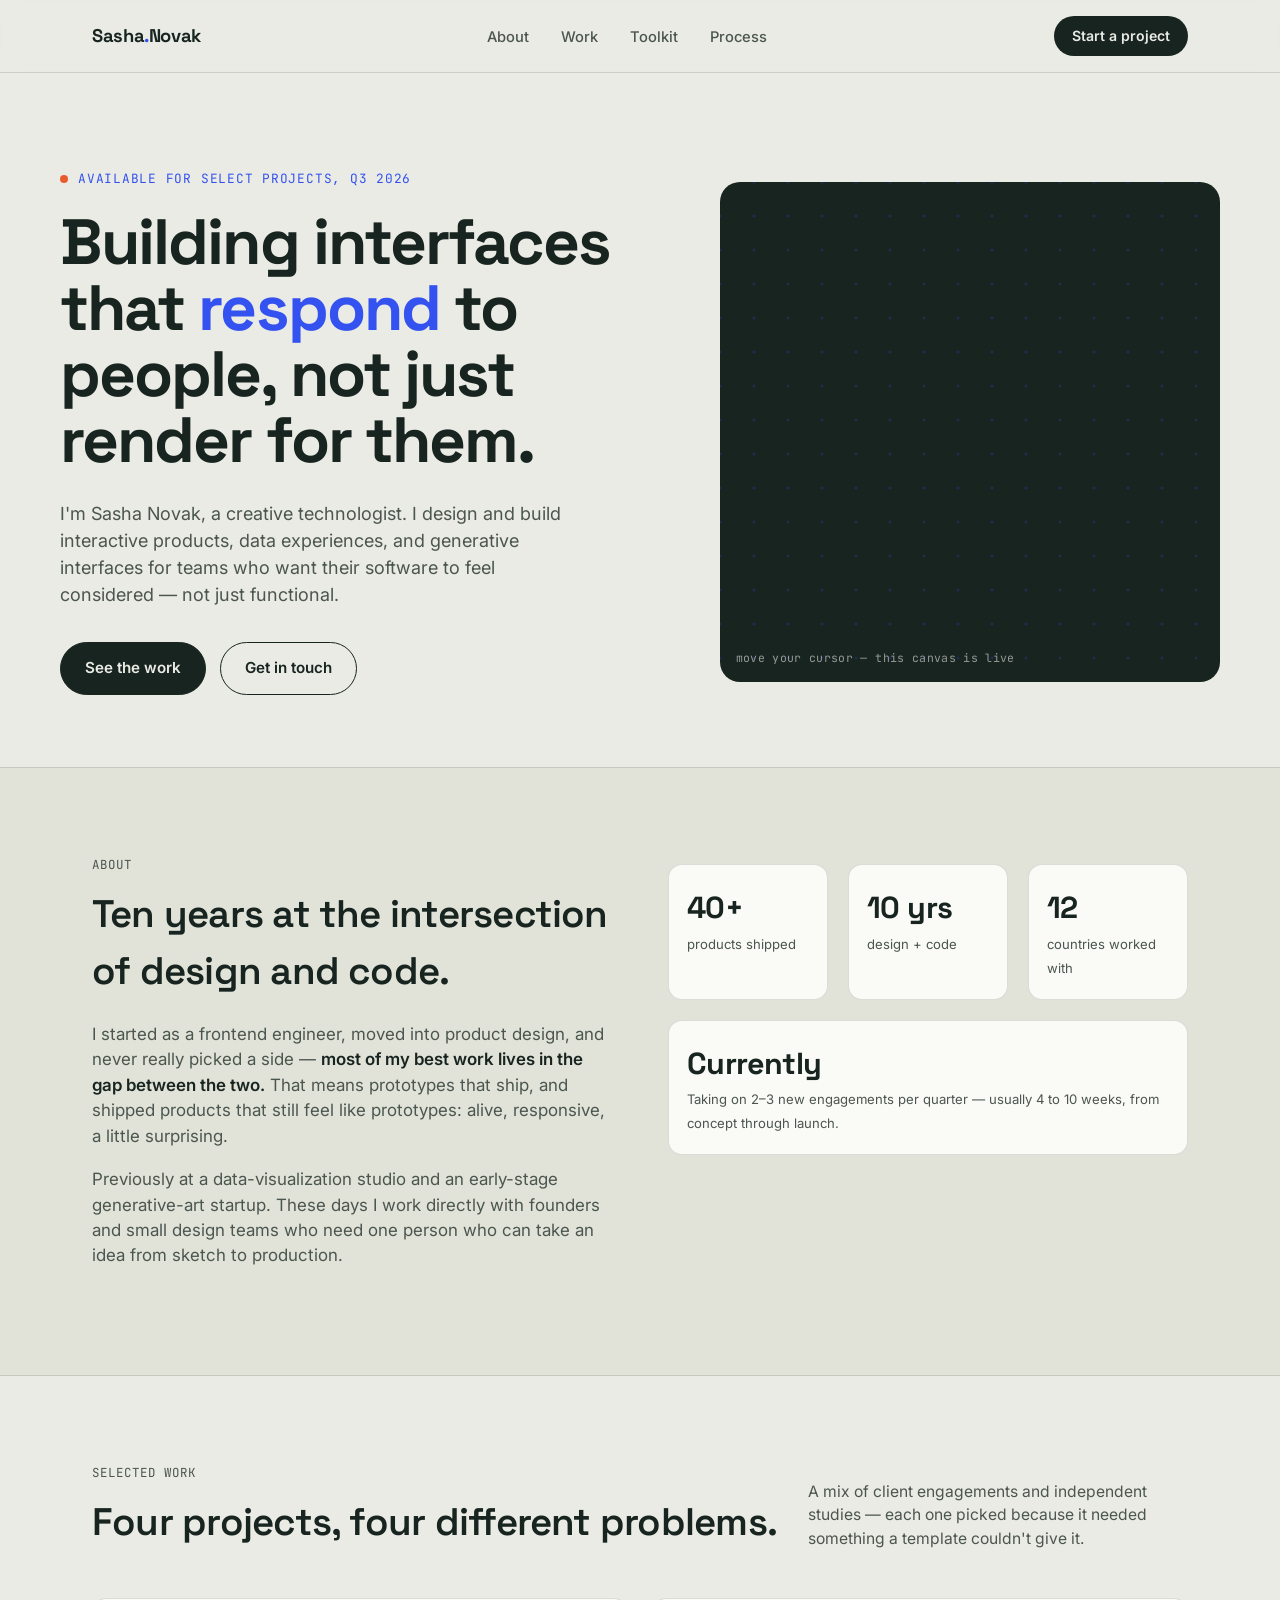
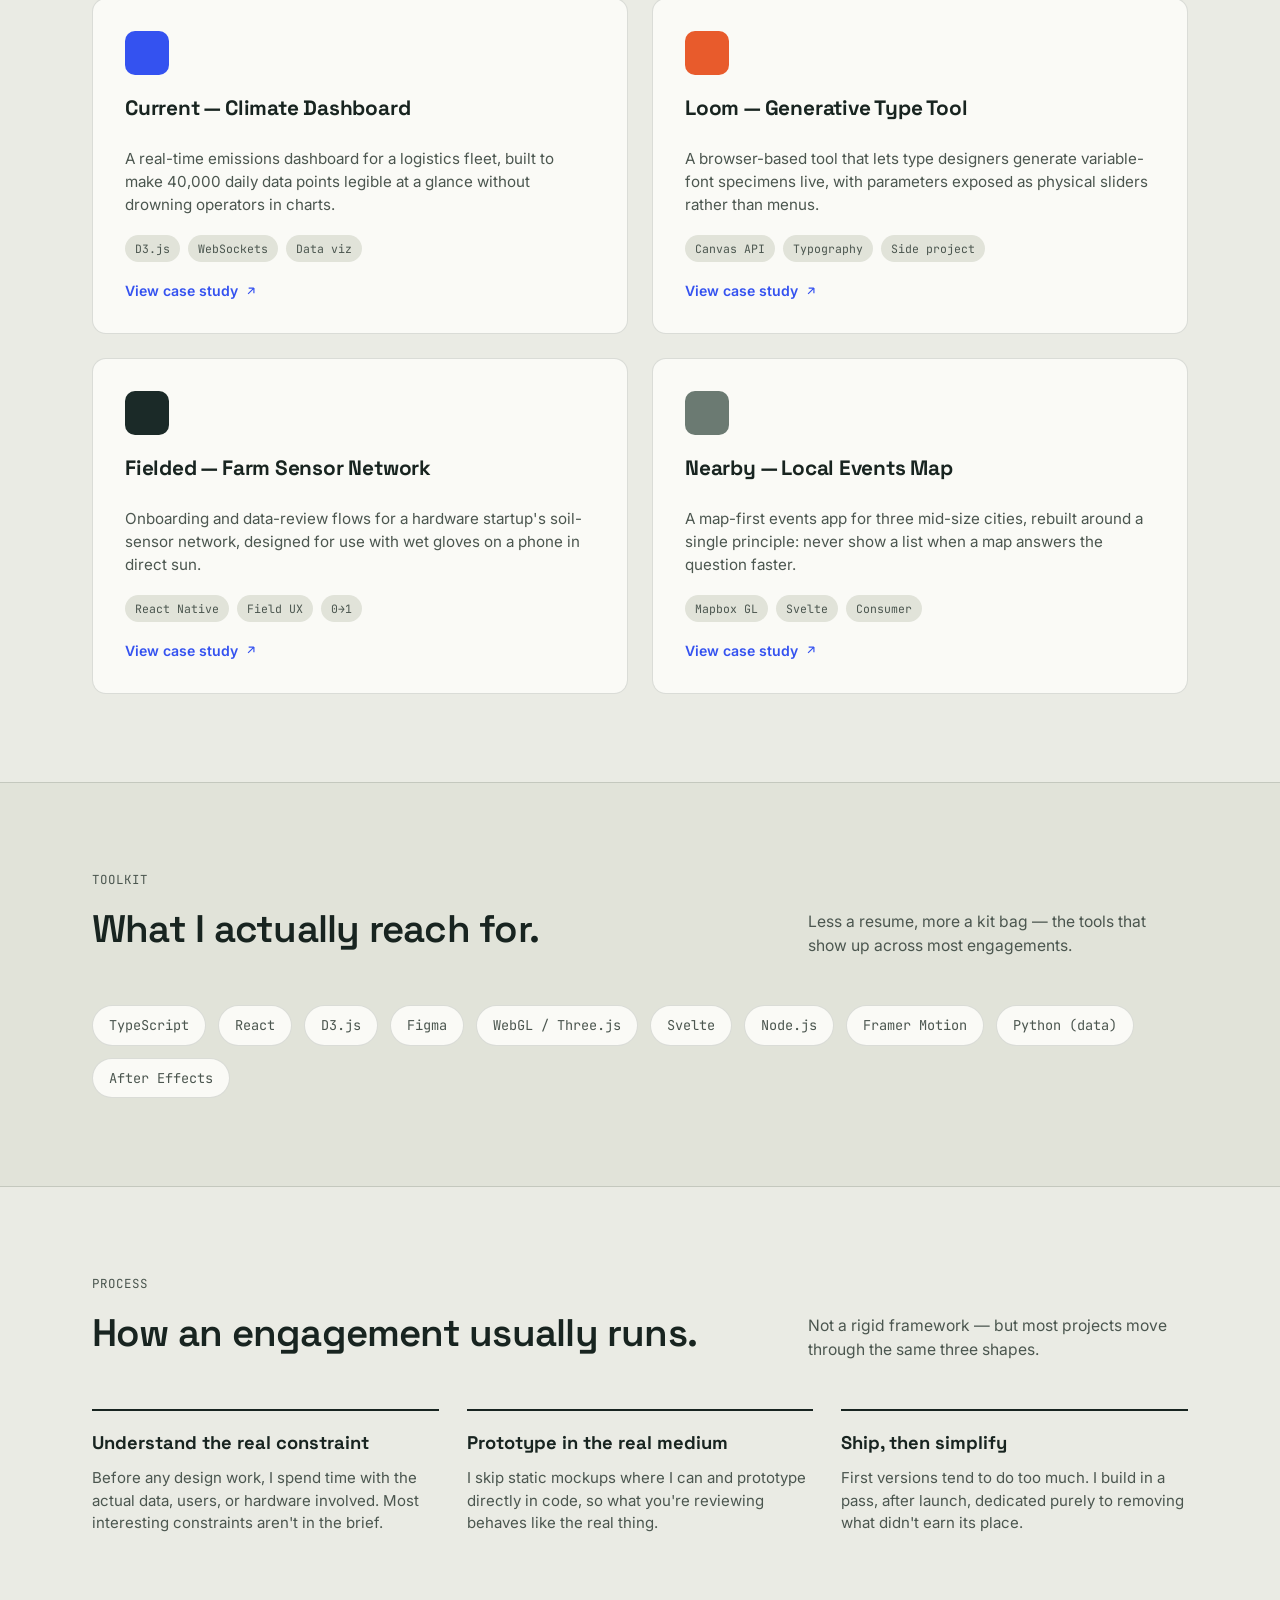
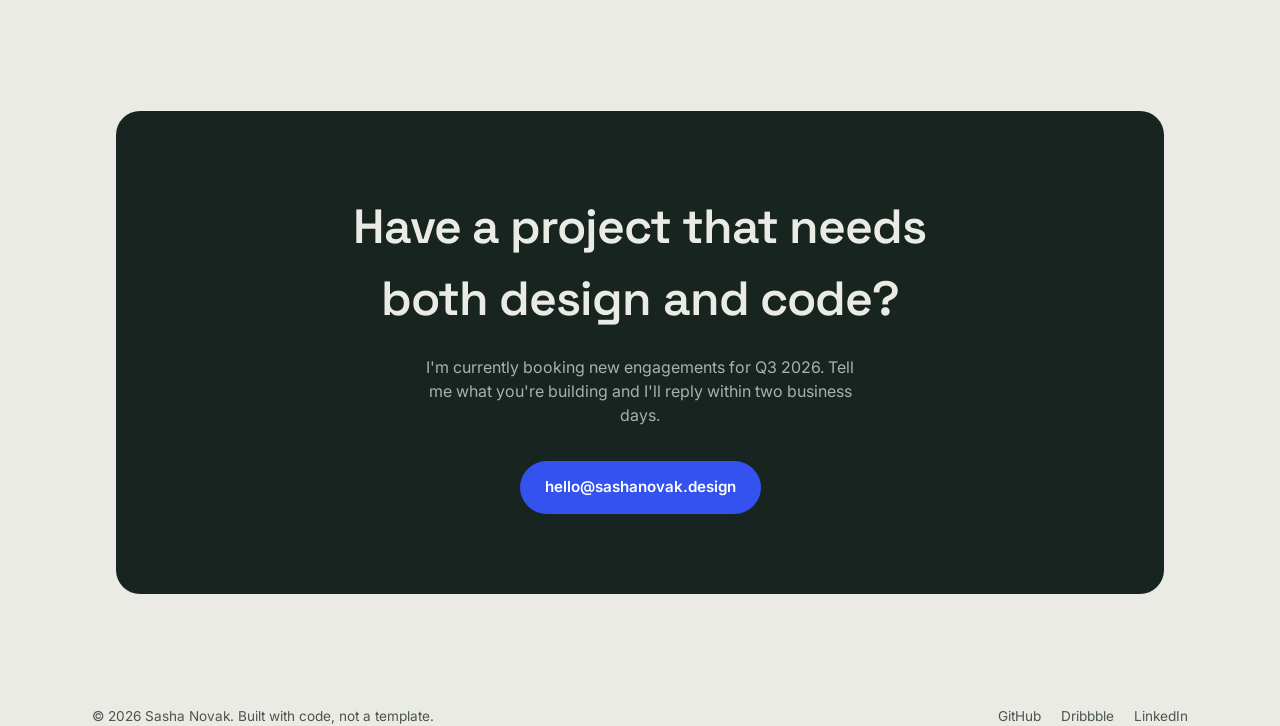
==== index.html @ edb8d9f4 "initial commit" ====
<!DOCTYPE html>
<html lang="en">
<head>
<meta charset="UTF-8">
<meta name="viewport" content="width=device-width, initial-scale=1.0">
<title>Sasha Novak — Creative Technologist</title>
<meta name="description" content="Portfolio of Sasha Novak, a creative technologist building interactive products and data experiences.">
<link rel="preconnect" href="https://fonts.googleapis.com">
<link rel="preconnect" href="https://fonts.gstatic.com" crossorigin>
<link href="https://fonts.googleapis.com/css2?family=Space+Grotesk:wght@400;500;600;700&family=Inter:wght@400;500;600&family=JetBrains+Mono:wght@400;500&display=swap" rel="stylesheet">
<style>
  :root{
    --bg: #EAEBE4;
    --bg-alt: #E1E3D9;
    --ink: #182420;
    --ink-soft: #4B564F;
    --line: rgba(24,36,32,0.14);
    --accent: #3452F0;
    --accent-ink: #FFFFFF;
    --accent2: #E85B2C;
    --surface: #FAFAF6;
    --radius: 14px;
    --display: 'Space Grotesk', sans-serif;
    --body: 'Inter', sans-serif;
    --mono: 'JetBrains Mono', monospace;
    --max: 1160px;
  }

  *{box-sizing:border-box; margin:0; padding:0;}

  html{scroll-behavior:smooth;}

  @media (prefers-reduced-motion: reduce){
    html{scroll-behavior:auto;}
    *{animation-duration:0.001ms !important; animation-iteration-count:1 !important; transition-duration:0.001ms !important;}
  }

  body{
    background:var(--bg);
    color:var(--ink);
    font-family:var(--body);
    line-height:1.5;
    -webkit-font-smoothing:antialiased;
  }

  a{color:inherit;}

  ::selection{background:var(--accent); color:var(--accent-ink);}

  a:focus-visible,
  button:focus-visible,
  [tabindex]:focus-visible{
    outline:2.5px solid var(--accent);
    outline-offset:3px;
    border-radius:4px;
  }

  .wrap{
    max-width:var(--max);
    margin:0 auto;
    padding:0 32px;
  }

  /* ---------- Nav ---------- */
  header{
    position:sticky;
    top:0;
    z-index:50;
    background:rgba(234,235,228,0.82);
    backdrop-filter:blur(10px);
    border-bottom:1px solid var(--line);
  }
  nav.wrap{
    display:flex;
    align-items:center;
    justify-content:space-between;
    height:72px;
  }
  .logo{
    font-family:var(--display);
    font-weight:700;
    font-size:1.15rem;
    letter-spacing:-0.02em;
    text-decoration:none;
  }
  .logo span{color:var(--accent);}
  .nav-links{
    display:flex;
    gap:32px;
    list-style:none;
  }
  .nav-links a{
    text-decoration:none;
    font-size:0.92rem;
    font-weight:500;
    color:var(--ink-soft);
    transition:color 0.2s ease;
  }
  .nav-links a:hover{color:var(--ink);}
  .nav-cta{
    background:var(--ink);
    color:var(--bg) !important;
    padding:9px 18px;
    border-radius:100px;
    font-size:0.88rem !important;
    font-weight:600 !important;
    text-decoration:none;
    color:var(--surface);
  }
  .menu-toggle{display:none;}

  @media (max-width:760px){
    .nav-links{display:none;}
  }

  /* ---------- Hero ---------- */
  .hero{
    padding:96px 0 72px;
    display:grid;
    grid-template-columns:1.1fr 0.9fr;
    gap:48px;
    align-items:center;
  }
  .eyebrow{
    font-family:var(--mono);
    font-size:0.8rem;
    color:var(--accent);
    letter-spacing:0.06em;
    text-transform:uppercase;
    display:flex;
    align-items:center;
    gap:10px;
    margin-bottom:22px;
  }
  .eyebrow::before{
    content:'';
    width:8px; height:8px;
    background:var(--accent2);
    border-radius:50%;
    display:inline-block;
  }
  h1{
    font-family:var(--display);
    font-weight:700;
    font-size:clamp(2.4rem, 5vw, 4.1rem);
    line-height:1.03;
    letter-spacing:-0.03em;
    margin-bottom:26px;
  }
  h1 em{
    font-style:normal;
    color:var(--accent);
  }
  .hero-desc{
    font-size:1.13rem;
    color:var(--ink-soft);
    max-width:46ch;
    margin-bottom:34px;
  }
  .hero-actions{
    display:flex;
    gap:14px;
    flex-wrap:wrap;
  }
  .btn{
    display:inline-flex;
    align-items:center;
    gap:8px;
    padding:14px 24px;
    border-radius:100px;
    font-weight:600;
    font-size:0.95rem;
    text-decoration:none;
    border:1.5px solid var(--ink);
    transition:transform 0.15s ease, background 0.15s ease, color 0.15s ease;
  }
  .btn-primary{
    background:var(--ink);
    color:var(--bg);
  }
  .btn-primary:hover{
    background:var(--accent);
    border-color:var(--accent);
    transform:translateY(-2px);
  }
  .btn-ghost{
    background:transparent;
    color:var(--ink);
  }
  .btn-ghost:hover{
    background:var(--ink);
    color:var(--bg);
    transform:translateY(-2px);
  }

  /* ---------- Signature canvas panel ---------- */
  .hero-visual{
    position:relative;
    aspect-ratio:1/1;
    background:var(--ink);
    border-radius:20px;
    overflow:hidden;
  }
  .hero-visual canvas{
    width:100%;
    height:100%;
    display:block;
    cursor:crosshair;
  }
  .hero-visual-label{
    position:absolute;
    bottom:16px;
    left:16px;
    font-family:var(--mono);
    font-size:0.72rem;
    color:rgba(250,250,246,0.55);
    letter-spacing:0.03em;
    pointer-events:none;
  }

  @media (max-width:900px){
    .hero{grid-template-columns:1fr; padding-top:56px;}
    .hero-visual{aspect-ratio:16/10;}
  }

  /* ---------- Section shell ---------- */
  section{padding:88px 0;}
  .section-head{
    display:flex;
    justify-content:space-between;
    align-items:flex-end;
    margin-bottom:48px;
    gap:24px;
    flex-wrap:wrap;
  }
  .section-tag{
    font-family:var(--mono);
    font-size:0.78rem;
    color:var(--ink-soft);
    text-transform:uppercase;
    letter-spacing:0.08em;
    margin-bottom:10px;
    display:block;
  }
  h2{
    font-family:var(--display);
    font-size:clamp(1.7rem, 3vw, 2.4rem);
    letter-spacing:-0.02em;
    font-weight:600;
  }
  .section-note{
    max-width:38ch;
    color:var(--ink-soft);
    font-size:0.98rem;
  }

  /* ---------- About ---------- */
  .about{
    background:var(--bg-alt);
    border-top:1px solid var(--line);
    border-bottom:1px solid var(--line);
  }
  .about-grid{
    display:grid;
    grid-template-columns:1fr 1fr;
    gap:56px;
  }
  .about-grid p{
    font-size:1.06rem;
    color:var(--ink-soft);
    margin-bottom:18px;
  }
  .about-grid p strong{color:var(--ink); font-weight:600;}
  .stat-row{
    display:grid;
    grid-template-columns:repeat(3,1fr);
    gap:20px;
    margin-top:8px;
  }
  .stat{
    background:var(--surface);
    border:1px solid var(--line);
    border-radius:var(--radius);
    padding:20px 18px;
  }
  .stat b{
    font-family:var(--display);
    font-size:1.9rem;
    display:block;
    letter-spacing:-0.02em;
  }
  .stat span{
    font-size:0.82rem;
    color:var(--ink-soft);
  }
  @media (max-width:800px){
    .about-grid{grid-template-columns:1fr;}
  }

  /* ---------- Work ---------- */
  .work-grid{
    display:grid;
    grid-template-columns:repeat(2,1fr);
    gap:24px;
  }
  .card{
    background:var(--surface);
    border:1px solid var(--line);
    border-radius:var(--radius);
    padding:32px;
    display:flex;
    flex-direction:column;
    gap:18px;
    transition:transform 0.2s ease, box-shadow 0.2s ease;
    position:relative;
    overflow:hidden;
  }
  .card:hover{
    transform:translateY(-4px);
    box-shadow:0 16px 32px -20px rgba(20,30,25,0.35);
  }
  .card-top{
    display:flex;
    justify-content:space-between;
    align-items:flex-start;
  }
  .card-swatch{
    width:44px; height:44px;
    border-radius:10px;
    flex-shrink:0;
  }
  .card h3{
    font-family:var(--display);
    font-size:1.3rem;
    letter-spacing:-0.01em;
    margin-bottom:6px;
  }
  .card p{
    color:var(--ink-soft);
    font-size:0.95rem;
  }
  .tag-row{
    display:flex;
    gap:8px;
    flex-wrap:wrap;
    margin-top:auto;
  }
  .tag{
    font-family:var(--mono);
    font-size:0.72rem;
    padding:5px 10px;
    border-radius:100px;
    background:var(--bg-alt);
    color:var(--ink-soft);
  }
  .card-link{
    font-size:0.88rem;
    font-weight:600;
    color:var(--accent);
    text-decoration:none;
    display:inline-flex;
    align-items:center;
    gap:6px;
  }
  .card-link svg{transition:transform 0.2s ease;}
  .card-link:hover svg{transform:translate(3px,-3px);}

  @media (max-width:800px){
    .work-grid{grid-template-columns:1fr;}
  }

  /* ---------- Toolkit ---------- */
  .toolkit-strip{
    display:flex;
    flex-wrap:wrap;
    gap:12px;
  }
  .toolkit-strip .tag{
    background:var(--surface);
    border:1px solid var(--line);
    font-size:0.85rem;
    padding:9px 16px;
  }

  /* ---------- Process ---------- */
  .process-grid{
    display:grid;
    grid-template-columns:repeat(3,1fr);
    gap:28px;
  }
  .process-item{
    border-top:2px solid var(--ink);
    padding-top:18px;
  }
  .process-item h3{
    font-family:var(--display);
    font-size:1.15rem;
    margin-bottom:10px;
  }
  .process-item p{
    color:var(--ink-soft);
    font-size:0.94rem;
  }
  @media (max-width:800px){
    .process-grid{grid-template-columns:1fr;}
  }

  /* ---------- Contact ---------- */
  .contact{
    background:var(--ink);
    color:var(--bg);
    border-radius:24px;
    margin:0 24px 24px;
    padding:80px 48px;
    text-align:center;
  }
  .contact h2{
    color:var(--bg);
    font-size:clamp(1.8rem,4vw,3rem);
    max-width:20ch;
    margin:0 auto 20px;
  }
  .contact p{
    color:rgba(250,250,246,0.65);
    max-width:44ch;
    margin:0 auto 34px;
  }
  .contact .btn-primary{
    background:var(--accent);
    border-color:var(--accent);
    color:#fff;
  }
  .contact .btn-primary:hover{
    background:var(--accent2);
    border-color:var(--accent2);
  }

  footer{
    padding:40px 0 60px;
    display:flex;
    justify-content:space-between;
    align-items:center;
    flex-wrap:wrap;
    gap:16px;
    font-size:0.85rem;
    color:var(--ink-soft);
  }
  footer a{text-decoration:none; color:var(--ink-soft);}
  footer a:hover{color:var(--ink);}
  .footer-links{display:flex; gap:20px;}
</style>
</head>
<body>

<header>
  <nav class="wrap">
    <a href="#top" class="logo">Sasha<span>.</span>Novak</a>
    <ul class="nav-links">
      <li><a href="#about">About</a></li>
      <li><a href="#work">Work</a></li>
      <li><a href="#toolkit">Toolkit</a></li>
      <li><a href="#process">Process</a></li>
    </ul>
    <a href="#contact" class="nav-cta">Start a project</a>
  </nav>
</header>

<main id="top">

  <section class="hero wrap">
    <div>
      <span class="eyebrow">Available for select projects, Q3 2026</span>
      <h1>Building interfaces that <em>respond</em> to people, not just render for them.</h1>
      <p class="hero-desc">I'm Sasha Novak, a creative technologist. I design and build interactive products, data experiences, and generative interfaces for teams who want their software to feel considered — not just functional.</p>
      <div class="hero-actions">
        <a href="#work" class="btn btn-primary">See the work</a>
        <a href="#contact" class="btn btn-ghost">Get in touch</a>
      </div>
    </div>
    <div class="hero-visual">
      <canvas id="signature"></canvas>
      <span class="hero-visual-label">move your cursor — this canvas is live</span>
    </div>
  </section>

  <section class="about" id="about">
    <div class="wrap about-grid">
      <div>
        <span class="section-tag">About</span>
        <h2 style="margin-bottom:22px;">Ten years at the intersection of design and code.</h2>
        <p>I started as a frontend engineer, moved into product design, and never really picked a side — <strong>most of my best work lives in the gap between the two.</strong> That means prototypes that ship, and shipped products that still feel like prototypes: alive, responsive, a little surprising.</p>
        <p>Previously at a data-visualization studio and an early-stage generative-art startup. These days I work directly with founders and small design teams who need one person who can take an idea from sketch to production.</p>
      </div>
      <div>
        <div class="stat-row">
          <div class="stat"><b>40+</b><span>products shipped</span></div>
          <div class="stat"><b>10 yrs</b><span>design + code</span></div>
          <div class="stat"><b>12</b><span>countries worked with</span></div>
        </div>
        <div class="stat-row" style="margin-top:20px;">
          <div class="stat" style="grid-column:span 3;"><b>Currently</b><span>Taking on 2–3 new engagements per quarter — usually 4 to 10 weeks, from concept through launch.</span></div>
        </div>
      </div>
    </div>
  </section>

  <section id="work">
    <div class="wrap">
      <div class="section-head">
        <div>
          <span class="section-tag">Selected work</span>
          <h2>Four projects, four different problems.</h2>
        </div>
        <p class="section-note">A mix of client engagements and independent studies — each one picked because it needed something a template couldn't give it.</p>
      </div>
      <div class="work-grid">

        <div class="card">
          <div class="card-top">
            <div class="card-swatch" style="background:#3452F0;"></div>
          </div>
          <h3>Current — Climate Dashboard</h3>
          <p>A real-time emissions dashboard for a logistics fleet, built to make 40,000 daily data points legible at a glance without drowning operators in charts.</p>
          <div class="tag-row">
            <span class="tag">D3.js</span>
            <span class="tag">WebSockets</span>
            <span class="tag">Data viz</span>
          </div>
          <a href="#" class="card-link">View case study
            <svg width="14" height="14" viewBox="0 0 24 24" fill="none" stroke="currentColor" stroke-width="2"><path d="M7 17L17 7M17 7H8M17 7V16"/></svg>
          </a>
        </div>

        <div class="card">
          <div class="card-top">
            <div class="card-swatch" style="background:#E85B2C;"></div>
          </div>
          <h3>Loom — Generative Type Tool</h3>
          <p>A browser-based tool that lets type designers generate variable-font specimens live, with parameters exposed as physical sliders rather than menus.</p>
          <div class="tag-row">
            <span class="tag">Canvas API</span>
            <span class="tag">Typography</span>
            <span class="tag">Side project</span>
          </div>
          <a href="#" class="card-link">View case study
            <svg width="14" height="14" viewBox="0 0 24 24" fill="none" stroke="currentColor" stroke-width="2"><path d="M7 17L17 7M17 7H8M17 7V16"/></svg>
          </a>
        </div>

        <div class="card">
          <div class="card-top">
            <div class="card-swatch" style="background:#1B2A28;"></div>
          </div>
          <h3>Fielded — Farm Sensor Network</h3>
          <p>Onboarding and data-review flows for a hardware startup's soil-sensor network, designed for use with wet gloves on a phone in direct sun.</p>
          <div class="tag-row">
            <span class="tag">React Native</span>
            <span class="tag">Field UX</span>
            <span class="tag">0→1</span>
          </div>
          <a href="#" class="card-link">View case study
            <svg width="14" height="14" viewBox="0 0 24 24" fill="none" stroke="currentColor" stroke-width="2"><path d="M7 17L17 7M17 7H8M17 7V16"/></svg>
          </a>
        </div>

        <div class="card">
          <div class="card-top">
            <div class="card-swatch" style="background:#6B7A72;"></div>
          </div>
          <h3>Nearby — Local Events Map</h3>
          <p>A map-first events app for three mid-size cities, rebuilt around a single principle: never show a list when a map answers the question faster.</p>
          <div class="tag-row">
            <span class="tag">Mapbox GL</span>
            <span class="tag">Svelte</span>
            <span class="tag">Consumer</span>
          </div>
          <a href="#" class="card-link">View case study
            <svg width="14" height="14" viewBox="0 0 24 24" fill="none" stroke="currentColor" stroke-width="2"><path d="M7 17L17 7M17 7H8M17 7V16"/></svg>
          </a>
        </div>

      </div>
    </div>
  </section>

  <section id="toolkit" style="background:var(--bg-alt); border-top:1px solid var(--line); border-bottom:1px solid var(--line);">
    <div class="wrap">
      <div class="section-head">
        <div>
          <span class="section-tag">Toolkit</span>
          <h2>What I actually reach for.</h2>
        </div>
        <p class="section-note">Less a resume, more a kit bag — the tools that show up across most engagements.</p>
      </div>
      <div class="toolkit-strip">
        <span class="tag">TypeScript</span>
        <span class="tag">React</span>
        <span class="tag">D3.js</span>
        <span class="tag">Figma</span>
        <span class="tag">WebGL / Three.js</span>
        <span class="tag">Svelte</span>
        <span class="tag">Node.js</span>
        <span class="tag">Framer Motion</span>
        <span class="tag">Python (data)</span>
        <span class="tag">After Effects</span>
      </div>
    </div>
  </section>

  <section id="process">
    <div class="wrap">
      <div class="section-head">
        <div>
          <span class="section-tag">Process</span>
          <h2>How an engagement usually runs.</h2>
        </div>
        <p class="section-note">Not a rigid framework — but most projects move through the same three shapes.</p>
      </div>
      <div class="process-grid">
        <div class="process-item">
          <h3>Understand the real constraint</h3>
          <p>Before any design work, I spend time with the actual data, users, or hardware involved. Most interesting constraints aren't in the brief.</p>
        </div>
        <div class="process-item">
          <h3>Prototype in the real medium</h3>
          <p>I skip static mockups where I can and prototype directly in code, so what you're reviewing behaves like the real thing.</p>
        </div>
        <div class="process-item">
          <h3>Ship, then simplify</h3>
          <p>First versions tend to do too much. I build in a pass, after launch, dedicated purely to removing what didn't earn its place.</p>
        </div>
      </div>
    </div>
  </section>

  <section id="contact">
    <div class="wrap">
      <div class="contact">
        <h2>Have a project that needs both design and code?</h2>
        <p>I'm currently booking new engagements for Q3 2026. Tell me what you're building and I'll reply within two business days.</p>
        <a href="mailto:hello@sashanovak.design" class="btn btn-primary">hello@sashanovak.design</a>
      </div>
    </div>
  </section>

</main>

<footer class="wrap">
  <span>© 2026 Sasha Novak. Built with code, not a template.</span>
  <div class="footer-links">
    <a href="#">GitHub</a>
    <a href="#">Dribbble</a>
    <a href="#">LinkedIn</a>
  </div>
</footer>

<script>
(function(){
  const canvas = document.getElementById('signature');
  const ctx = canvas.getContext('2d');
  const prefersReduced = window.matchMedia('(prefers-reduced-motion: reduce)').matches;
  let w, h, dpr;
  let mouse = {x: -9999, y: -9999};
  let points = [];
  const spacing = 34;

  function resize(){
    dpr = Math.min(window.devicePixelRatio || 1, 2);
    w = canvas.clientWidth;
    h = canvas.clientHeight;
    canvas.width = w * dpr;
    canvas.height = h * dpr;
    ctx.setTransform(dpr,0,0,dpr,0,0);
    buildPoints();
  }

  function buildPoints(){
    points = [];
    const cols = Math.ceil(w / spacing) + 1;
    const rows = Math.ceil(h / spacing) + 1;
    for(let i=0;i<cols;i++){
      for(let j=0;j<rows;j++){
        points.push({
          x: i * spacing,
          y: j * spacing,
          baseX: i * spacing,
          baseY: j * spacing
        });
      }
    }
  }

  function draw(){
    ctx.clearRect(0,0,w,h);
    for(const p of points){
      const dx = mouse.x - p.baseX;
      const dy = mouse.y - p.baseY;
      const dist = Math.sqrt(dx*dx + dy*dy);
      const radius = 140;
      let size = 1.6;
      let alpha = 0.22;
      if(dist < radius){
        const t = 1 - dist / radius;
        size = 1.6 + t * 4.5;
        alpha = 0.22 + t * 0.65;
      }
      ctx.beginPath();
      ctx.fillStyle = `rgba(52, 82, 240, ${alpha})`;
      ctx.arc(p.x, p.y, size, 0, Math.PI*2);
      ctx.fill();
    }
    if(!prefersReduced){
      requestAnimationFrame(draw);
    }
  }

  canvas.addEventListener('mousemove', (e) => {
    const rect = canvas.getBoundingClientRect();
    mouse.x = e.clientX - rect.left;
    mouse.y = e.clientY - rect.top;
  });
  canvas.addEventListener('mouseleave', () => {
    mouse.x = -9999;
    mouse.y = -9999;
  });
  canvas.addEventListener('touchmove', (e) => {
    const rect = canvas.getBoundingClientRect();
    const t = e.touches[0];
    mouse.x = t.clientX - rect.left;
    mouse.y = t.clientY - rect.top;
  }, {passive:true});

  window.addEventListener('resize', resize);
  resize();
  draw();
  if(prefersReduced){
    draw();
  }
})();
</script>

</body>
</html>
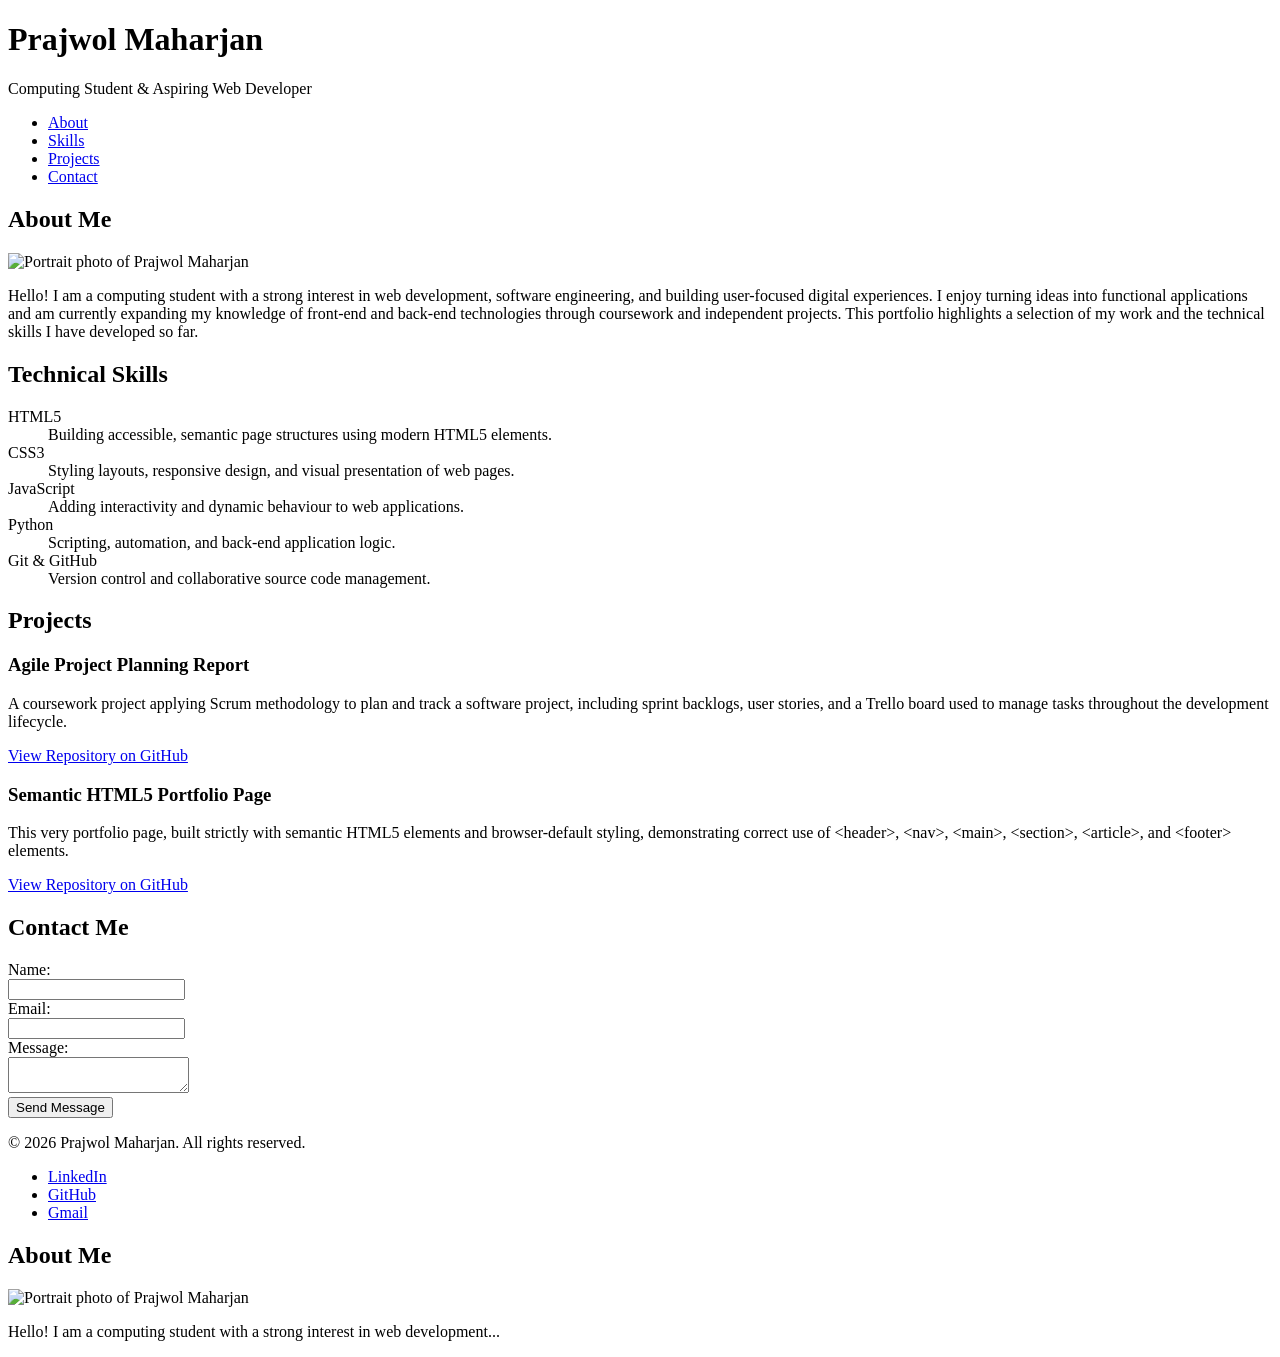
==== commit d29e50d4: "abfjebfkesd" ====
--- a/index.html
+++ b/index.html
@@ -1,743 +1,105 @@
 <!DOCTYPE html>
 <html lang="en">
 <head>
-<meta charset="UTF-8">
-<meta name="viewport" content="width=device-width, initial-scale=1.0">
-<title>Sasha Novak — Creative Technologist</title>
-<meta name="description" content="Portfolio of Sasha Novak, a creative technologist building interactive products and data experiences.">
-<link rel="preconnect" href="https://fonts.googleapis.com">
-<link rel="preconnect" href="https://fonts.gstatic.com" crossorigin>
-<link href="https://fonts.googleapis.com/css2?family=Space+Grotesk:wght@400;500;600;700&family=Inter:wght@400;500;600&family=JetBrains+Mono:wght@400;500&display=swap" rel="stylesheet">
-<style>
-  :root{
-    --bg: #EAEBE4;
-    --bg-alt: #E1E3D9;
-    --ink: #182420;
-    --ink-soft: #4B564F;
-    --line: rgba(24,36,32,0.14);
-    --accent: #3452F0;
-    --accent-ink: #FFFFFF;
-    --accent2: #E85B2C;
-    --surface: #FAFAF6;
-    --radius: 14px;
-    --display: 'Space Grotesk', sans-serif;
-    --body: 'Inter', sans-serif;
-    --mono: 'JetBrains Mono', monospace;
-    --max: 1160px;
-  }
-
-  *{box-sizing:border-box; margin:0; padding:0;}
-
-  html{scroll-behavior:smooth;}
-
-  @media (prefers-reduced-motion: reduce){
-    html{scroll-behavior:auto;}
-    *{animation-duration:0.001ms !important; animation-iteration-count:1 !important; transition-duration:0.001ms !important;}
-  }
-
-  body{
-    background:var(--bg);
-    color:var(--ink);
-    font-family:var(--body);
-    line-height:1.5;
-    -webkit-font-smoothing:antialiased;
-  }
-
-  a{color:inherit;}
-
-  ::selection{background:var(--accent); color:var(--accent-ink);}
-
-  a:focus-visible,
-  button:focus-visible,
-  [tabindex]:focus-visible{
-    outline:2.5px solid var(--accent);
-    outline-offset:3px;
-    border-radius:4px;
-  }
-
-  .wrap{
-    max-width:var(--max);
-    margin:0 auto;
-    padding:0 32px;
-  }
-
-  /* ---------- Nav ---------- */
-  header{
-    position:sticky;
-    top:0;
-    z-index:50;
-    background:rgba(234,235,228,0.82);
-    backdrop-filter:blur(10px);
-    border-bottom:1px solid var(--line);
-  }
-  nav.wrap{
-    display:flex;
-    align-items:center;
-    justify-content:space-between;
-    height:72px;
-  }
-  .logo{
-    font-family:var(--display);
-    font-weight:700;
-    font-size:1.15rem;
-    letter-spacing:-0.02em;
-    text-decoration:none;
-  }
-  .logo span{color:var(--accent);}
-  .nav-links{
-    display:flex;
-    gap:32px;
-    list-style:none;
-  }
-  .nav-links a{
-    text-decoration:none;
-    font-size:0.92rem;
-    font-weight:500;
-    color:var(--ink-soft);
-    transition:color 0.2s ease;
-  }
-  .nav-links a:hover{color:var(--ink);}
-  .nav-cta{
-    background:var(--ink);
-    color:var(--bg) !important;
-    padding:9px 18px;
-    border-radius:100px;
-    font-size:0.88rem !important;
-    font-weight:600 !important;
-    text-decoration:none;
-    color:var(--surface);
-  }
-  .menu-toggle{display:none;}
-
-  @media (max-width:760px){
-    .nav-links{display:none;}
-  }
-
-  /* ---------- Hero ---------- */
-  .hero{
-    padding:96px 0 72px;
-    display:grid;
-    grid-template-columns:1.1fr 0.9fr;
-    gap:48px;
-    align-items:center;
-  }
-  .eyebrow{
-    font-family:var(--mono);
-    font-size:0.8rem;
-    color:var(--accent);
-    letter-spacing:0.06em;
-    text-transform:uppercase;
-    display:flex;
-    align-items:center;
-    gap:10px;
-    margin-bottom:22px;
-  }
-  .eyebrow::before{
-    content:'';
-    width:8px; height:8px;
-    background:var(--accent2);
-    border-radius:50%;
-    display:inline-block;
-  }
-  h1{
-    font-family:var(--display);
-    font-weight:700;
-    font-size:clamp(2.4rem, 5vw, 4.1rem);
-    line-height:1.03;
-    letter-spacing:-0.03em;
-    margin-bottom:26px;
-  }
-  h1 em{
-    font-style:normal;
-    color:var(--accent);
-  }
-  .hero-desc{
-    font-size:1.13rem;
-    color:var(--ink-soft);
-    max-width:46ch;
-    margin-bottom:34px;
-  }
-  .hero-actions{
-    display:flex;
-    gap:14px;
-    flex-wrap:wrap;
-  }
-  .btn{
-    display:inline-flex;
-    align-items:center;
-    gap:8px;
-    padding:14px 24px;
-    border-radius:100px;
-    font-weight:600;
-    font-size:0.95rem;
-    text-decoration:none;
-    border:1.5px solid var(--ink);
-    transition:transform 0.15s ease, background 0.15s ease, color 0.15s ease;
-  }
-  .btn-primary{
-    background:var(--ink);
-    color:var(--bg);
-  }
-  .btn-primary:hover{
-    background:var(--accent);
-    border-color:var(--accent);
-    transform:translateY(-2px);
-  }
-  .btn-ghost{
-    background:transparent;
-    color:var(--ink);
-  }
-  .btn-ghost:hover{
-    background:var(--ink);
-    color:var(--bg);
-    transform:translateY(-2px);
-  }
-
-  /* ---------- Signature canvas panel ---------- */
-  .hero-visual{
-    position:relative;
-    aspect-ratio:1/1;
-    background:var(--ink);
-    border-radius:20px;
-    overflow:hidden;
-  }
-  .hero-visual canvas{
-    width:100%;
-    height:100%;
-    display:block;
-    cursor:crosshair;
-  }
-  .hero-visual-label{
-    position:absolute;
-    bottom:16px;
-    left:16px;
-    font-family:var(--mono);
-    font-size:0.72rem;
-    color:rgba(250,250,246,0.55);
-    letter-spacing:0.03em;
-    pointer-events:none;
-  }
-
-  @media (max-width:900px){
-    .hero{grid-template-columns:1fr; padding-top:56px;}
-    .hero-visual{aspect-ratio:16/10;}
-  }
-
-  /* ---------- Section shell ---------- */
-  section{padding:88px 0;}
-  .section-head{
-    display:flex;
-    justify-content:space-between;
-    align-items:flex-end;
-    margin-bottom:48px;
-    gap:24px;
-    flex-wrap:wrap;
-  }
-  .section-tag{
-    font-family:var(--mono);
-    font-size:0.78rem;
-    color:var(--ink-soft);
-    text-transform:uppercase;
-    letter-spacing:0.08em;
-    margin-bottom:10px;
-    display:block;
-  }
-  h2{
-    font-family:var(--display);
-    font-size:clamp(1.7rem, 3vw, 2.4rem);
-    letter-spacing:-0.02em;
-    font-weight:600;
-  }
-  .section-note{
-    max-width:38ch;
-    color:var(--ink-soft);
-    font-size:0.98rem;
-  }
-
-  /* ---------- About ---------- */
-  .about{
-    background:var(--bg-alt);
-    border-top:1px solid var(--line);
-    border-bottom:1px solid var(--line);
-  }
-  .about-grid{
-    display:grid;
-    grid-template-columns:1fr 1fr;
-    gap:56px;
-  }
-  .about-grid p{
-    font-size:1.06rem;
-    color:var(--ink-soft);
-    margin-bottom:18px;
-  }
-  .about-grid p strong{color:var(--ink); font-weight:600;}
-  .stat-row{
-    display:grid;
-    grid-template-columns:repeat(3,1fr);
-    gap:20px;
-    margin-top:8px;
-  }
-  .stat{
-    background:var(--surface);
-    border:1px solid var(--line);
-    border-radius:var(--radius);
-    padding:20px 18px;
-  }
-  .stat b{
-    font-family:var(--display);
-    font-size:1.9rem;
-    display:block;
-    letter-spacing:-0.02em;
-  }
-  .stat span{
-    font-size:0.82rem;
-    color:var(--ink-soft);
-  }
-  @media (max-width:800px){
-    .about-grid{grid-template-columns:1fr;}
-  }
-
-  /* ---------- Work ---------- */
-  .work-grid{
-    display:grid;
-    grid-template-columns:repeat(2,1fr);
-    gap:24px;
-  }
-  .card{
-    background:var(--surface);
-    border:1px solid var(--line);
-    border-radius:var(--radius);
-    padding:32px;
-    display:flex;
-    flex-direction:column;
-    gap:18px;
-    transition:transform 0.2s ease, box-shadow 0.2s ease;
-    position:relative;
-    overflow:hidden;
-  }
-  .card:hover{
-    transform:translateY(-4px);
-    box-shadow:0 16px 32px -20px rgba(20,30,25,0.35);
-  }
-  .card-top{
-    display:flex;
-    justify-content:space-between;
-    align-items:flex-start;
-  }
-  .card-swatch{
-    width:44px; height:44px;
-    border-radius:10px;
-    flex-shrink:0;
-  }
-  .card h3{
-    font-family:var(--display);
-    font-size:1.3rem;
-    letter-spacing:-0.01em;
-    margin-bottom:6px;
-  }
-  .card p{
-    color:var(--ink-soft);
-    font-size:0.95rem;
-  }
-  .tag-row{
-    display:flex;
-    gap:8px;
-    flex-wrap:wrap;
-    margin-top:auto;
-  }
-  .tag{
-    font-family:var(--mono);
-    font-size:0.72rem;
-    padding:5px 10px;
-    border-radius:100px;
-    background:var(--bg-alt);
-    color:var(--ink-soft);
-  }
-  .card-link{
-    font-size:0.88rem;
-    font-weight:600;
-    color:var(--accent);
-    text-decoration:none;
-    display:inline-flex;
-    align-items:center;
-    gap:6px;
-  }
-  .card-link svg{transition:transform 0.2s ease;}
-  .card-link:hover svg{transform:translate(3px,-3px);}
-
-  @media (max-width:800px){
-    .work-grid{grid-template-columns:1fr;}
-  }
-
-  /* ---------- Toolkit ---------- */
-  .toolkit-strip{
-    display:flex;
-    flex-wrap:wrap;
-    gap:12px;
-  }
-  .toolkit-strip .tag{
-    background:var(--surface);
-    border:1px solid var(--line);
-    font-size:0.85rem;
-    padding:9px 16px;
-  }
-
-  /* ---------- Process ---------- */
-  .process-grid{
-    display:grid;
-    grid-template-columns:repeat(3,1fr);
-    gap:28px;
-  }
-  .process-item{
-    border-top:2px solid var(--ink);
-    padding-top:18px;
-  }
-  .process-item h3{
-    font-family:var(--display);
-    font-size:1.15rem;
-    margin-bottom:10px;
-  }
-  .process-item p{
-    color:var(--ink-soft);
-    font-size:0.94rem;
-  }
-  @media (max-width:800px){
-    .process-grid{grid-template-columns:1fr;}
-  }
-
-  /* ---------- Contact ---------- */
-  .contact{
-    background:var(--ink);
-    color:var(--bg);
-    border-radius:24px;
-    margin:0 24px 24px;
-    padding:80px 48px;
-    text-align:center;
-  }
-  .contact h2{
-    color:var(--bg);
-    font-size:clamp(1.8rem,4vw,3rem);
-    max-width:20ch;
-    margin:0 auto 20px;
-  }
-  .contact p{
-    color:rgba(250,250,246,0.65);
-    max-width:44ch;
-    margin:0 auto 34px;
-  }
-  .contact .btn-primary{
-    background:var(--accent);
-    border-color:var(--accent);
-    color:#fff;
-  }
-  .contact .btn-primary:hover{
-    background:var(--accent2);
-    border-color:var(--accent2);
-  }
-
-  footer{
-    padding:40px 0 60px;
-    display:flex;
-    justify-content:space-between;
-    align-items:center;
-    flex-wrap:wrap;
-    gap:16px;
-    font-size:0.85rem;
-    color:var(--ink-soft);
-  }
-  footer a{text-decoration:none; color:var(--ink-soft);}
-  footer a:hover{color:var(--ink);}
-  .footer-links{display:flex; gap:20px;}
-</style>
+    <meta charset="UTF-8">
+    <meta name="viewport" content="width=device-width, initial-scale=1.0">
+    <title>Prajwol Maharjan | Personal Portfolio</title>
+    <meta name="description" content="Personal portfolio of Prajwol Maharjan, showcasing skills, projects, and contact information.">
 </head>
 <body>
 
 <header>
-  <nav class="wrap">
-    <a href="#top" class="logo">Sasha<span>.</span>Novak</a>
-    <ul class="nav-links">
-      <li><a href="#about">About</a></li>
-      <li><a href="#work">Work</a></li>
-      <li><a href="#toolkit">Toolkit</a></li>
-      <li><a href="#process">Process</a></li>
-    </ul>
-    <a href="#contact" class="nav-cta">Start a project</a>
-  </nav>
+    <h1>Prajwol Maharjan</h1>
+    <p>Computing Student &amp; Aspiring Web Developer</p>
+    <nav aria-label="Primary navigation">
+        <ul>
+            <li><a href="#about">About</a></li>
+            <li><a href="#skills">Skills</a></li>
+            <li><a href="#projects">Projects</a></li>
+            <li><a href="#contact">Contact</a></li>
+        </ul>
+    </nav>
 </header>
 
-<main id="top">
+<main>
 
-  <section class="hero wrap">
-    <div>
-      <span class="eyebrow">Available for select projects, Q3 2026</span>
-      <h1>Building interfaces that <em>respond</em> to people, not just render for them.</h1>
-      <p class="hero-desc">I'm Sasha Novak, a creative technologist. I design and build interactive products, data experiences, and generative interfaces for teams who want their software to feel considered — not just functional.</p>
-      <div class="hero-actions">
-        <a href="#work" class="btn btn-primary">See the work</a>
-        <a href="#contact" class="btn btn-ghost">Get in touch</a>
-      </div>
-    </div>
-    <div class="hero-visual">
-      <canvas id="signature"></canvas>
-      <span class="hero-visual-label">move your cursor — this canvas is live</span>
-    </div>
-  </section>
+    <section id="about">
+        <h2>About Me</h2>
+        <img src="c:\Users\Prajwol\website\photo\profile.jpeg.jpeg" alt="Portrait photo of Prajwol Maharjan" width="200" height="200">
+        <p>
+            Hello! I am a computing student with a strong interest in web development,
+            software engineering, and building user-focused digital experiences. I enjoy
+            turning ideas into functional applications and am currently expanding my
+            knowledge of front-end and back-end technologies through coursework and
+            independent projects. This portfolio highlights a selection of my work and
+            the technical skills I have developed so far.
+        </p>
+    </section>
 
-  <section class="about" id="about">
-    <div class="wrap about-grid">
-      <div>
-        <span class="section-tag">About</span>
-        <h2 style="margin-bottom:22px;">Ten years at the intersection of design and code.</h2>
-        <p>I started as a frontend engineer, moved into product design, and never really picked a side — <strong>most of my best work lives in the gap between the two.</strong> That means prototypes that ship, and shipped products that still feel like prototypes: alive, responsive, a little surprising.</p>
-        <p>Previously at a data-visualization studio and an early-stage generative-art startup. These days I work directly with founders and small design teams who need one person who can take an idea from sketch to production.</p>
-      </div>
-      <div>
-        <div class="stat-row">
-          <div class="stat"><b>40+</b><span>products shipped</span></div>
-          <div class="stat"><b>10 yrs</b><span>design + code</span></div>
-          <div class="stat"><b>12</b><span>countries worked with</span></div>
-        </div>
-        <div class="stat-row" style="margin-top:20px;">
-          <div class="stat" style="grid-column:span 3;"><b>Currently</b><span>Taking on 2–3 new engagements per quarter — usually 4 to 10 weeks, from concept through launch.</span></div>
-        </div>
-      </div>
-    </div>
-  </section>
+    <section id="skills">
+        <h2>Technical Skills</h2>
+        <dl>
+            <dt>HTML5</dt>
+            <dd>Building accessible, semantic page structures using modern HTML5 elements.</dd>
+            
+            <dt>CSS3</dt>
+            <dd>Styling layouts, responsive design, and visual presentation of web pages.</dd>
+            
+            <dt>JavaScript</dt>
+            <dd>Adding interactivity and dynamic behaviour to web applications.</dd>
+            
+            <dt>Python</dt>
+            <dd>Scripting, automation, and back-end application logic.</dd>
+            
+            <dt>Git &amp; GitHub</dt>
+            <dd>Version control and collaborative source code management.</dd>
+        </dl>
+    </section>
+    <!-- Add this after the </section> (the one closing the 'skills' section) -->
 
-  <section id="work">
-    <div class="wrap">
-      <div class="section-head">
-        <div>
-          <span class="section-tag">Selected work</span>
-          <h2>Four projects, four different problems.</h2>
-        </div>
-        <p class="section-note">A mix of client engagements and independent studies — each one picked because it needed something a template couldn't give it.</p>
-      </div>
-      <div class="work-grid">
+<section id="projects">
+    <h2>Projects</h2>
+    
+    <h3>Agile Project Planning Report</h3>
+    <p>A coursework project applying Scrum methodology to plan and track a software project, including sprint backlogs, user stories, and a Trello board used to manage tasks throughout the development lifecycle.</p>
+    <a href="#">View Repository on GitHub</a>
+    
+    <h3>Semantic HTML5 Portfolio Page</h3>
+    <p>This very portfolio page, built strictly with semantic HTML5 elements and browser-default styling, demonstrating correct use of &lt;header&gt;, &lt;nav&gt;, &lt;main&gt;, &lt;section&gt;, &lt;article&gt;, and &lt;footer&gt; elements.</p>
+    <a href="#">View Repository on GitHub</a>
+</section>
 
-        <div class="card">
-          <div class="card-top">
-            <div class="card-swatch" style="background:#3452F0;"></div>
-          </div>
-          <h3>Current — Climate Dashboard</h3>
-          <p>A real-time emissions dashboard for a logistics fleet, built to make 40,000 daily data points legible at a glance without drowning operators in charts.</p>
-          <div class="tag-row">
-            <span class="tag">D3.js</span>
-            <span class="tag">WebSockets</span>
-            <span class="tag">Data viz</span>
-          </div>
-          <a href="#" class="card-link">View case study
-            <svg width="14" height="14" viewBox="0 0 24 24" fill="none" stroke="currentColor" stroke-width="2"><path d="M7 17L17 7M17 7H8M17 7V16"/></svg>
-          </a>
-        </div>
+<section id="contact">
+    <h2>Contact Me</h2>
+    <form>
+        <label for="name">Name:</label><br>
+        <input type="text" id="name"><br>
+        
+        <label for="email">Email:</label><br>
+        <input type="email" id="email"><br>
+        
+        <label for="message">Message:</label><br>
+        <textarea id="message"></textarea><br>
+        
+        <button type="submit">Send Message</button>
+    </form>
+</section>
 
-        <div class="card">
-          <div class="card-top">
-            <div class="card-swatch" style="background:#E85B2C;"></div>
-          </div>
-          <h3>Loom — Generative Type Tool</h3>
-          <p>A browser-based tool that lets type designers generate variable-font specimens live, with parameters exposed as physical sliders rather than menus.</p>
-          <div class="tag-row">
-            <span class="tag">Canvas API</span>
-            <span class="tag">Typography</span>
-            <span class="tag">Side project</span>
-          </div>
-          <a href="#" class="card-link">View case study
-            <svg width="14" height="14" viewBox="0 0 24 24" fill="none" stroke="currentColor" stroke-width="2"><path d="M7 17L17 7M17 7H8M17 7V16"/></svg>
-          </a>
-        </div>
+</main> <!-- Closes the <main> tag -->
 
-        <div class="card">
-          <div class="card-top">
-            <div class="card-swatch" style="background:#1B2A28;"></div>
-          </div>
-          <h3>Fielded — Farm Sensor Network</h3>
-          <p>Onboarding and data-review flows for a hardware startup's soil-sensor network, designed for use with wet gloves on a phone in direct sun.</p>
-          <div class="tag-row">
-            <span class="tag">React Native</span>
-            <span class="tag">Field UX</span>
-            <span class="tag">0→1</span>
-          </div>
-          <a href="#" class="card-link">View case study
-            <svg width="14" height="14" viewBox="0 0 24 24" fill="none" stroke="currentColor" stroke-width="2"><path d="M7 17L17 7M17 7H8M17 7V16"/></svg>
-          </a>
-        </div>
-
-        <div class="card">
-          <div class="card-top">
-            <div class="card-swatch" style="background:#6B7A72;"></div>
-          </div>
-          <h3>Nearby — Local Events Map</h3>
-          <p>A map-first events app for three mid-size cities, rebuilt around a single principle: never show a list when a map answers the question faster.</p>
-          <div class="tag-row">
-            <span class="tag">Mapbox GL</span>
-            <span class="tag">Svelte</span>
-            <span class="tag">Consumer</span>
-          </div>
-          <a href="#" class="card-link">View case study
-            <svg width="14" height="14" viewBox="0 0 24 24" fill="none" stroke="currentColor" stroke-width="2"><path d="M7 17L17 7M17 7H8M17 7V16"/></svg>
-          </a>
-        </div>
-
-      </div>
-    </div>
-  </section>
-
-  <section id="toolkit" style="background:var(--bg-alt); border-top:1px solid var(--line); border-bottom:1px solid var(--line);">
-    <div class="wrap">
-      <div class="section-head">
-        <div>
-          <span class="section-tag">Toolkit</span>
-          <h2>What I actually reach for.</h2>
-        </div>
-        <p class="section-note">Less a resume, more a kit bag — the tools that show up across most engagements.</p>
-      </div>
-      <div class="toolkit-strip">
-        <span class="tag">TypeScript</span>
-        <span class="tag">React</span>
-        <span class="tag">D3.js</span>
-        <span class="tag">Figma</span>
-        <span class="tag">WebGL / Three.js</span>
-        <span class="tag">Svelte</span>
-        <span class="tag">Node.js</span>
-        <span class="tag">Framer Motion</span>
-        <span class="tag">Python (data)</span>
-        <span class="tag">After Effects</span>
-      </div>
-    </div>
-  </section>
-
-  <section id="process">
-    <div class="wrap">
-      <div class="section-head">
-        <div>
-          <span class="section-tag">Process</span>
-          <h2>How an engagement usually runs.</h2>
-        </div>
-        <p class="section-note">Not a rigid framework — but most projects move through the same three shapes.</p>
-      </div>
-      <div class="process-grid">
-        <div class="process-item">
-          <h3>Understand the real constraint</h3>
-          <p>Before any design work, I spend time with the actual data, users, or hardware involved. Most interesting constraints aren't in the brief.</p>
-        </div>
-        <div class="process-item">
-          <h3>Prototype in the real medium</h3>
-          <p>I skip static mockups where I can and prototype directly in code, so what you're reviewing behaves like the real thing.</p>
-        </div>
-        <div class="process-item">
-          <h3>Ship, then simplify</h3>
-          <p>First versions tend to do too much. I build in a pass, after launch, dedicated purely to removing what didn't earn its place.</p>
-        </div>
-      </div>
-    </div>
-  </section>
-
-  <section id="contact">
-    <div class="wrap">
-      <div class="contact">
-        <h2>Have a project that needs both design and code?</h2>
-        <p>I'm currently booking new engagements for Q3 2026. Tell me what you're building and I'll reply within two business days.</p>
-        <a href="mailto:hello@sashanovak.design" class="btn btn-primary">hello@sashanovak.design</a>
-      </div>
-    </div>
-  </section>
-
-</main>
-
-<footer class="wrap">
-  <span>© 2026 Sasha Novak. Built with code, not a template.</span>
-  <div class="footer-links">
-    <a href="#">GitHub</a>
-    <a href="#">Dribbble</a>
-    <a href="#">LinkedIn</a>
-  </div>
+<footer>
+    <p>&copy; 2026 Prajwol Maharjan. All rights reserved.</p>
+    <ul>
+        <li><a href="#">LinkedIn</a></li>
+        <li><a href="#">GitHub</a></li>
+        <li><a href="#">Gmail</a></li>
+    </ul>
 </footer>
-
-<script>
-(function(){
-  const canvas = document.getElementById('signature');
-  const ctx = canvas.getContext('2d');
-  const prefersReduced = window.matchMedia('(prefers-reduced-motion: reduce)').matches;
-  let w, h, dpr;
-  let mouse = {x: -9999, y: -9999};
-  let points = [];
-  const spacing = 34;
-
-  function resize(){
-    dpr = Math.min(window.devicePixelRatio || 1, 2);
-    w = canvas.clientWidth;
-    h = canvas.clientHeight;
-    canvas.width = w * dpr;
-    canvas.height = h * dpr;
-    ctx.setTransform(dpr,0,0,dpr,0,0);
-    buildPoints();
-  }
-
-  function buildPoints(){
-    points = [];
-    const cols = Math.ceil(w / spacing) + 1;
-    const rows = Math.ceil(h / spacing) + 1;
-    for(let i=0;i<cols;i++){
-      for(let j=0;j<rows;j++){
-        points.push({
-          x: i * spacing,
-          y: j * spacing,
-          baseX: i * spacing,
-          baseY: j * spacing
-        });
-      }
-    }
-  }
-
-  function draw(){
-    ctx.clearRect(0,0,w,h);
-    for(const p of points){
-      const dx = mouse.x - p.baseX;
-      const dy = mouse.y - p.baseY;
-      const dist = Math.sqrt(dx*dx + dy*dy);
-      const radius = 140;
-      let size = 1.6;
-      let alpha = 0.22;
-      if(dist < radius){
-        const t = 1 - dist / radius;
-        size = 1.6 + t * 4.5;
-        alpha = 0.22 + t * 0.65;
-      }
-      ctx.beginPath();
-      ctx.fillStyle = `rgba(52, 82, 240, ${alpha})`;
-      ctx.arc(p.x, p.y, size, 0, Math.PI*2);
-      ctx.fill();
-    }
-    if(!prefersReduced){
-      requestAnimationFrame(draw);
-    }
-  }
-
-  canvas.addEventListener('mousemove', (e) => {
-    const rect = canvas.getBoundingClientRect();
-    mouse.x = e.clientX - rect.left;
-    mouse.y = e.clientY - rect.top;
-  });
-  canvas.addEventListener('mouseleave', () => {
-    mouse.x = -9999;
-    mouse.y = -9999;
-  });
-  canvas.addEventListener('touchmove', (e) => {
-    const rect = canvas.getBoundingClientRect();
-    const t = e.touches[0];
-    mouse.x = t.clientX - rect.left;
-    mouse.y = t.clientY - rect.top;
-  }, {passive:true});
-
-  window.addEventListener('resize', resize);
-  resize();
-  draw();
-  if(prefersReduced){
-    draw();
-  }
-})();
-</script>
-
-</body>
-</html>
+<section id="about">
+    <h2>About Me</h2>
+    <!-- Ensure the path in 'src' matches where you saved your image -->
+    <img src="c:\Users\Prajwol\website\photo\profile.jpeg.jpeg" alt="Portrait photo of Prajwol Maharjan" width="200" height="200">
+    <p>
+        Hello! I am a computing student with a strong interest in web development...
+    </p>
+</section>
